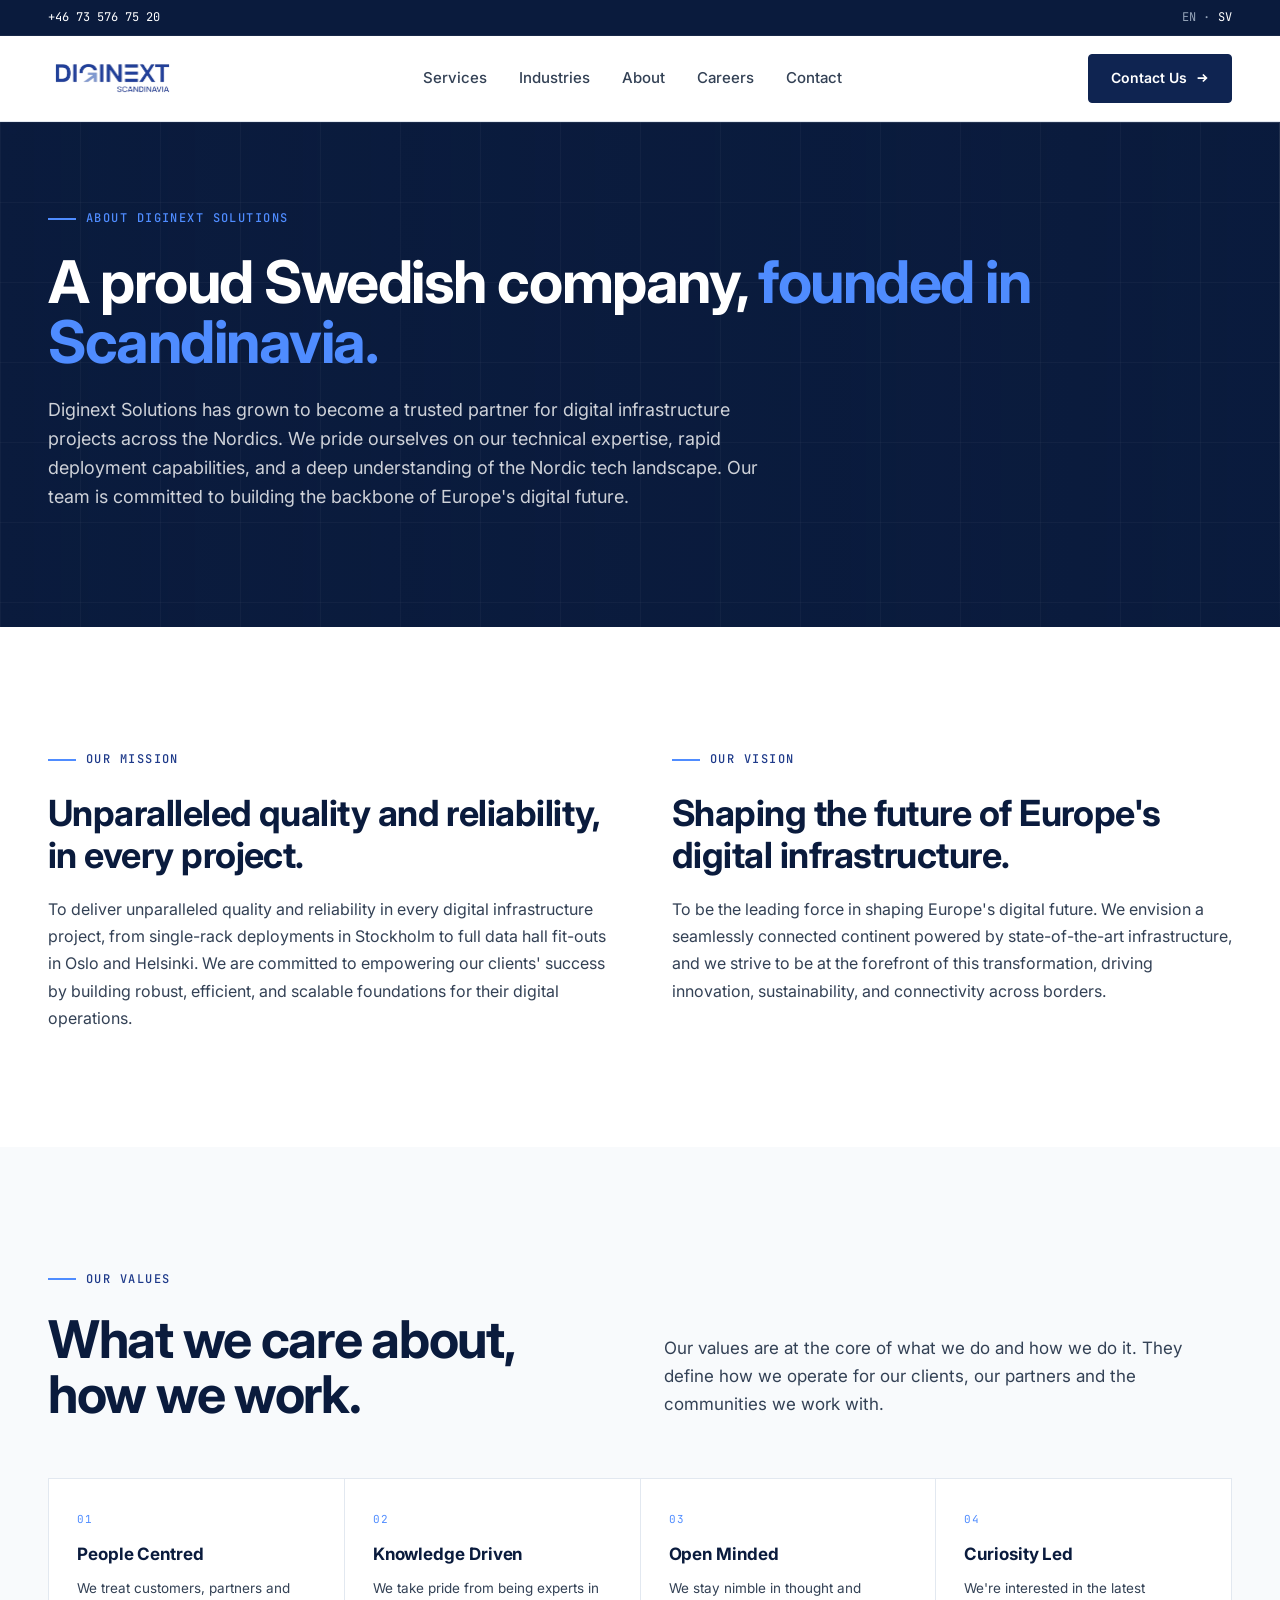
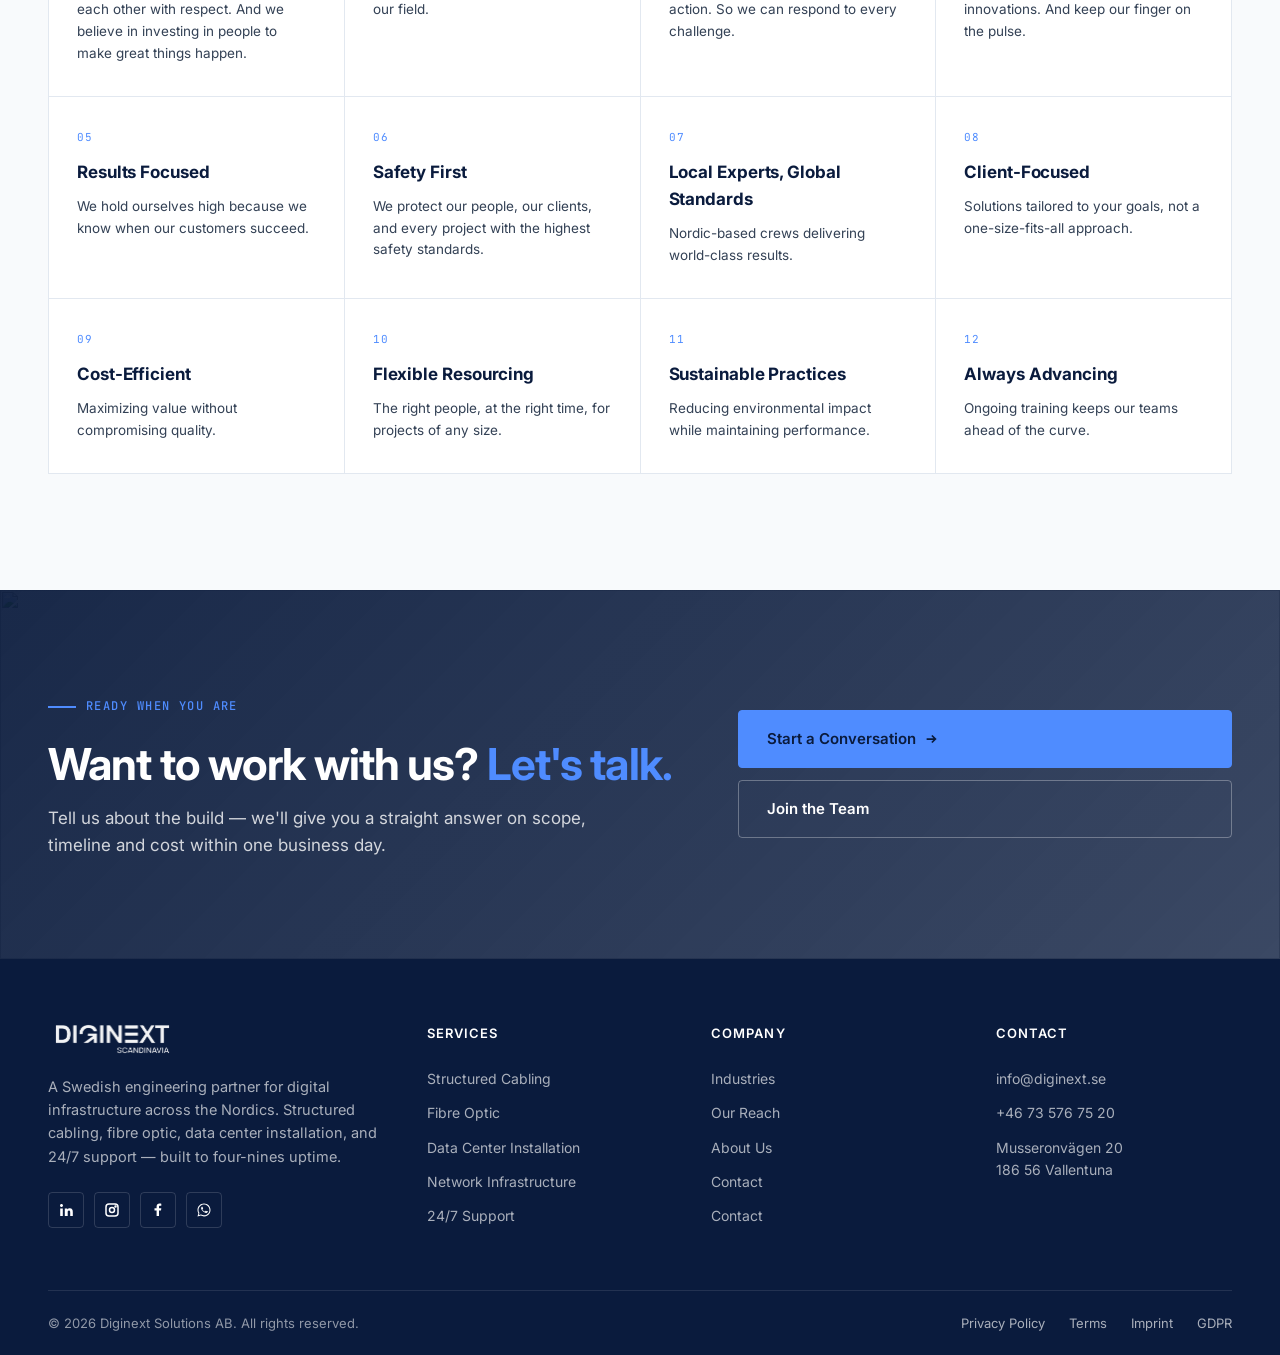
==== about.html @ 23f3de18 "Initial commit — Diginext Scandinavia static site Six pages (index, about, services, industries, car" ====
<!doctype html>
<html lang="en">
<head>
<meta charset="utf-8" />
<meta name="viewport" content="width=device-width, initial-scale=1" />
<title>About — Diginext Scandinavia</title>
<meta name="description" content="A Swedish engineering partner building, maintaining and optimising digital infrastructure across the Nordics and Europe. Structured cabling, data center installation, fibre optic, 24/7 support." />

<link rel="preconnect" href="https://fonts.googleapis.com">
<link rel="preconnect" href="https://fonts.gstatic.com" crossorigin>
<link href="https://fonts.googleapis.com/css2?family=Inter:wght@400;500;600;700;800&family=JetBrains+Mono:wght@400;500&display=swap" rel="stylesheet">

<style>
/* =============================================================
   DIGINEXT SCANDINAVIA — Industrial B2B
   Deep navy + cyan accent. Photo-led. Sans-serif only.
   ============================================================= */

:root {
  --navy-900: #0A1B3D;       /* darkest navy — footers, dark bands */
  --navy-800: #0F2451;       /* primary navy — headlines */
  --navy-700: #1E3A8A;       /* brand blue */
  --navy-600: #2B4BA0;       /* hover/secondary */
  --cyan:     #4F8CFF;       /* electric cyan accent */
  --cyan-600: #3B6EDB;       /* cyan hover */
  --ink:      #0F172A;       /* body text on light */
  --ink-2:    #334155;       /* secondary text */
  --gray:     #64748B;       /* muted */
  --gray-2:   #94A3B8;       /* faint */
  --rule:     #E2E8F0;       /* hairline */
  --rule-2:   #CBD5E1;       /* stronger hairline */
  --bg:       #FFFFFF;       /* page bg */
  --bg-alt:   #F8FAFC;       /* alt bg for alternating bands */
  --bg-navy-alt: rgba(255,255,255,0.08);

  --sans: "Inter", -apple-system, BlinkMacSystemFont, "Segoe UI", Roboto, sans-serif;
  --mono: "JetBrains Mono", ui-monospace, "SF Mono", Consolas, monospace;

  --container: 1280px;
  --gutter: clamp(20px, 4vw, 48px);

  --ease: cubic-bezier(0.2, 0.7, 0.2, 1);

  --shadow-sm: 0 1px 2px rgba(10, 27, 61, 0.04), 0 2px 8px rgba(10, 27, 61, 0.04);
  --shadow-md: 0 4px 12px rgba(10, 27, 61, 0.06), 0 16px 40px -12px rgba(10, 27, 61, 0.10);
}

* { box-sizing: border-box; }
html { scroll-behavior: smooth; }

body {
  margin: 0;
  font-family: var(--sans);
  font-weight: 400;
  color: var(--ink);
  background: var(--bg);
  -webkit-font-smoothing: antialiased;
  text-rendering: optimizeLegibility;
  line-height: 1.6;
  font-size: 16px;
  overflow-x: clip;
}

/* Subtle cross-page transition */
@view-transition { navigation: auto; }
@keyframes page-enter {
  from { opacity: 0; transform: translateY(10px); }
  to   { opacity: 1; transform: translateY(0); }
}
body > *:not(.topbar):not(header):not(script) { animation: page-enter 0.45s cubic-bezier(0.2, 0.7, 0.2, 1) both; }
.topbar { view-transition-name: topbar; }
.nav { view-transition-name: site-nav; }
@media (prefers-reduced-motion: reduce) { body > * { animation: none; } }

a { color: inherit; text-decoration: none; }
img { display: block; max-width: 100%; }
button { font: inherit; cursor: pointer; }
ul, ol { margin: 0; padding: 0; list-style: none; }

::selection { background: var(--cyan); color: var(--navy-900); }

.mono { font-family: var(--mono); letter-spacing: -0.01em; }

/* =============================================================
   TOPBAR (small utility line)
   ============================================================= */
.topbar {
  background: var(--navy-900);
  color: var(--gray-2);
  font-size: 12px;
  font-family: var(--mono);
  padding: 8px 0;
  border-bottom: 1px solid rgba(255,255,255,0.06);
}
.topbar__inner {
  max-width: var(--container);
  margin: 0 auto;
  padding: 0 var(--gutter);
  display: flex;
  justify-content: space-between;
  gap: 24px;
  flex-wrap: wrap;
}
.topbar__item {
  display: inline-flex;
  align-items: center;
  gap: 8px;
}
.topbar a { color: #fff; }
.topbar a:hover { color: var(--cyan); }
.status-dot {
  width: 8px; height: 8px; border-radius: 50%;
  background: #22C55E;
  box-shadow: 0 0 0 0 rgba(34, 197, 94, 0.6);
  animation: pulse 2.2s var(--ease) infinite;
}
@keyframes pulse {
  0%   { box-shadow: 0 0 0 0 rgba(34, 197, 94, 0.55); }
  70%  { box-shadow: 0 0 0 8px rgba(34, 197, 94, 0); }
  100% { box-shadow: 0 0 0 0 rgba(34, 197, 94, 0); }
}

/* =============================================================
   NAV
   ============================================================= */
.nav {
  position: sticky;
  top: 0;
  z-index: 50;
  background: rgba(255,255,255,0.92);
  backdrop-filter: blur(12px);
  -webkit-backdrop-filter: blur(12px);
  border-bottom: 1px solid var(--rule);
}
.nav__inner {
  max-width: var(--container);
  margin: 0 auto;
  padding: 18px var(--gutter);
  display: grid;
  grid-template-columns: auto 1fr auto;
  gap: 40px;
  align-items: center;
}

.logo {
  display: inline-flex;
  align-items: center;
  gap: 10px;
  color: var(--navy-900);
  font-weight: 700;
  letter-spacing: 0.02em;
  font-size: 18px;
}
.logo__mark {
  width: 32px; height: 32px;
  border-radius: 4px;
  background: var(--navy-800);
  color: #fff;
  display: inline-flex;
  align-items: center;
  justify-content: center;
  position: relative;
}
.logo__mark::after {
  content: "";
  position: absolute;
  top: 6px; right: 6px;
  width: 6px; height: 6px;
  border-radius: 50%;
  background: var(--cyan);
}

.nav__links {
  display: flex;
  justify-content: center;
  gap: 32px;
  font-size: 15px;
  font-weight: 500;
  color: var(--ink-2);
}
.nav__links a {
  position: relative;
  padding: 6px 0;
  transition: color 0.2s var(--ease);
}
.nav__links a:hover { color: var(--navy-800); }
.nav__links a::after {
  content: "";
  position: absolute;
  left: 0; right: 100%; bottom: -2px;
  height: 2px;
  background: var(--cyan);
  transition: right 0.3s var(--ease);
}
.nav__links a:hover::after { right: 0; }

.nav__cta-group { display: inline-flex; gap: 12px; align-items: center; }

/* =============================================================
   BUTTONS
   ============================================================= */
.btn {
  display: inline-flex;
  align-items: center;
  gap: 8px;
  padding: 12px 22px;
  border-radius: 4px;
  font-size: 14px;
  font-weight: 600;
  transition: all 0.25s var(--ease);
  border: 1px solid transparent;
  cursor: pointer;
  letter-spacing: 0;
  white-space: nowrap;
}
.btn svg { transition: transform 0.25s var(--ease); flex-shrink: 0; }

.btn--primary {
  background: var(--navy-800);
  color: #fff;
  border-color: var(--navy-800);
}
.btn--primary:hover {
  background: var(--navy-900);
  border-color: var(--navy-900);
  transform: translateY(-1px);
  box-shadow: var(--shadow-md);
}
.btn--primary:hover svg { transform: translateX(3px); }

.btn--accent {
  background: var(--cyan);
  color: var(--navy-900);
  border-color: var(--cyan);
}
.btn--accent:hover {
  background: var(--cyan-600);
  border-color: var(--cyan-600);
  transform: translateY(-1px);
}
.btn--accent:hover svg { transform: translateX(3px); }

.btn--ghost {
  background: transparent;
  color: var(--navy-800);
  border-color: var(--rule-2);
}
.btn--ghost:hover {
  border-color: var(--navy-800);
  background: var(--bg-alt);
}

.btn--ghost-light {
  background: transparent;
  color: #fff;
  border-color: rgba(255,255,255,0.3);
}
.btn--ghost-light:hover {
  background: rgba(255,255,255,0.1);
  border-color: #fff;
}

.btn--lg { padding: 16px 28px; font-size: 15px; }

/* =============================================================
   HERO
   ============================================================= */
.hero {
  position: relative;
  min-height: 720px;
  background: var(--navy-900);
  overflow: hidden;
  color: #fff;
  isolation: isolate;
}

.hero__bg {
  position: absolute;
  inset: 0;
  z-index: 0;
}
.hero__bg img {
  width: 100%;
  height: 100%;
  object-fit: cover;
  opacity: 0.38;
  filter: saturate(0.7) contrast(1.05);
}
.hero__bg::after {
  content: "";
  position: absolute;
  inset: 0;
  background:
    linear-gradient(90deg, var(--navy-900) 0%, rgba(10, 27, 61, 0.85) 40%, rgba(10, 27, 61, 0.65) 100%),
    linear-gradient(180deg, transparent 60%, var(--navy-900) 100%);
}

.hero__grid-overlay {
  position: absolute;
  inset: 0;
  z-index: 1;
  background-image:
    linear-gradient(rgba(255,255,255,0.03) 1px, transparent 1px),
    linear-gradient(90deg, rgba(255,255,255,0.03) 1px, transparent 1px);
  background-size: 80px 80px;
  pointer-events: none;
}

.hero__inner {
  position: relative;
  z-index: 2;
  max-width: var(--container);
  margin: 0 auto;
  padding: clamp(60px, 10vw, 120px) var(--gutter) clamp(80px, 12vw, 140px);
  display: grid;
  grid-template-columns: 1.3fr 1fr;
  gap: 64px;
  align-items: center;
}

.eyebrow {
  display: inline-flex;
  align-items: center;
  gap: 10px;
  font-family: var(--mono);
  font-size: 12px;
  font-weight: 500;
  letter-spacing: 0.12em;
  text-transform: uppercase;
  color: var(--cyan);
  margin-bottom: 24px;
}
.eyebrow::before {
  content: "";
  width: 28px;
  height: 2px;
  background: var(--cyan);
}

.hero__title {
  font-size: clamp(40px, 5.4vw, 72px);
  font-weight: 700;
  line-height: 1.02;
  letter-spacing: -0.025em;
  margin: 0 0 24px;
  color: #fff;
}
.hero__title span {
  color: var(--cyan);
}

.hero__desc {
  font-size: 18px;
  line-height: 1.6;
  color: rgba(255,255,255,0.8);
  max-width: 58ch;
  margin: 0 0 36px;
}

.hero__actions {
  display: flex;
  gap: 12px;
  flex-wrap: wrap;
  margin-bottom: 48px;
}

.hero__specs {
  display: grid;
  grid-template-columns: repeat(3, 1fr);
  gap: 24px;
  padding-top: 28px;
  border-top: 1px solid rgba(255,255,255,0.15);
  max-width: 560px;
}
.hero__spec {
  display: flex;
  flex-direction: column;
  gap: 6px;
}
.hero__spec-num {
  font-size: 28px;
  font-weight: 700;
  color: #fff;
  letter-spacing: -0.02em;
  line-height: 1;
}
.hero__spec-num em {
  color: var(--cyan);
  font-style: normal;
}
.hero__spec-label {
  font-family: var(--mono);
  font-size: 11px;
  color: rgba(255,255,255,0.6);
  text-transform: uppercase;
  letter-spacing: 0.08em;
}

/* Hero right — technical callout card */
.hero__card {
  background: rgba(15, 36, 81, 0.5);
  border: 1px solid rgba(79, 140, 255, 0.3);
  border-radius: 6px;
  padding: 28px;
  backdrop-filter: blur(8px);
  -webkit-backdrop-filter: blur(8px);
  position: relative;
}
.hero__card::before {
  content: "";
  position: absolute;
  top: -1px; left: -1px;
  width: 40px; height: 40px;
  border-top: 2px solid var(--cyan);
  border-left: 2px solid var(--cyan);
  border-top-left-radius: 6px;
}
.hero__card::after {
  content: "";
  position: absolute;
  bottom: -1px; right: -1px;
  width: 40px; height: 40px;
  border-bottom: 2px solid var(--cyan);
  border-right: 2px solid var(--cyan);
  border-bottom-right-radius: 6px;
}

.hero__card-header {
  display: flex;
  justify-content: space-between;
  align-items: center;
  padding-bottom: 16px;
  margin-bottom: 16px;
  border-bottom: 1px solid rgba(255,255,255,0.1);
  font-family: var(--mono);
  font-size: 11px;
  color: var(--gray-2);
  text-transform: uppercase;
  letter-spacing: 0.08em;
}
.hero__card-header .status {
  display: inline-flex;
  align-items: center;
  gap: 6px;
  color: #22C55E;
}

.hero__card-rows { display: flex; flex-direction: column; gap: 10px; }
.hero__card-row {
  display: flex;
  justify-content: space-between;
  align-items: center;
  padding: 10px 14px;
  background: rgba(0,0,0,0.2);
  border-radius: 3px;
  border: 1px solid rgba(255,255,255,0.05);
}
.hero__card-row-label {
  font-family: var(--mono);
  font-size: 12px;
  color: rgba(255,255,255,0.7);
}
.hero__card-row-value {
  font-family: var(--mono);
  font-size: 12px;
  color: var(--cyan);
  font-weight: 500;
}
.hero__card-ports {
  display: grid;
  grid-template-columns: repeat(12, 1fr);
  gap: 3px;
  margin-top: 12px;
  padding: 10px;
  background: rgba(0,0,0,0.3);
  border-radius: 3px;
}
.port-led {
  aspect-ratio: 1;
  background: rgba(255,255,255,0.08);
  border-radius: 1px;
}
.port-led--on {
  background: var(--cyan);
  box-shadow: 0 0 4px var(--cyan);
  animation: led-blink 3s infinite;
}
@keyframes led-blink {
  0%, 100% { opacity: 1; }
  55% { opacity: 0.4; }
}

@media (max-width: 960px) {
  .hero__inner { grid-template-columns: 1fr; gap: 40px; }
  .hero__card { max-width: 480px; }
}

/* =============================================================
   ACCREDITATION STRIP
   ============================================================= */
.accred {
  background: var(--bg-alt);
  border-bottom: 1px solid var(--rule);
  padding: 32px 0;
}
.accred__inner {
  max-width: var(--container);
  margin: 0 auto;
  padding: 0 var(--gutter);
  display: grid;
  grid-template-columns: auto 1fr;
  gap: 48px;
  align-items: center;
}
.accred__label {
  font-family: var(--mono);
  font-size: 11px;
  color: var(--gray);
  text-transform: uppercase;
  letter-spacing: 0.1em;
  border-left: 2px solid var(--cyan);
  padding-left: 12px;
  line-height: 1.4;
}
.accred__items {
  display: flex;
  flex-wrap: wrap;
  gap: 12px 32px;
  align-items: center;
  font-size: 14px;
  font-weight: 500;
  color: var(--ink-2);
}
.accred__item {
  display: inline-flex;
  align-items: center;
  gap: 8px;
}
.accred__item svg {
  color: var(--navy-700);
  flex-shrink: 0;
}

@media (max-width: 720px) {
  .accred__inner { grid-template-columns: 1fr; gap: 16px; }
}

/* =============================================================
   SECTION — generic wrapper
   ============================================================= */
.section {
  padding: clamp(60px, 9vw, 120px) 0;
}
.section--alt { background: var(--bg-alt); }
.section--dark {
  background: var(--navy-900);
  color: #fff;
}

.section__inner {
  max-width: var(--container);
  margin: 0 auto;
  padding: 0 var(--gutter);
}

.section__head {
  display: grid;
  grid-template-columns: 1fr 1fr;
  gap: 48px;
  margin-bottom: 56px;
  align-items: end;
}
.section__head-left { }
.section__head-right { padding-bottom: 4px; }

.section__title {
  font-size: clamp(32px, 4.2vw, 52px);
  font-weight: 700;
  line-height: 1.05;
  letter-spacing: -0.025em;
  margin: 0;
  color: var(--navy-900);
}
.section--dark .section__title { color: #fff; }

.section__desc {
  font-size: 17px;
  color: var(--ink-2);
  line-height: 1.65;
  margin: 0;
  max-width: 56ch;
}
.section--dark .section__desc { color: rgba(255,255,255,0.75); }

@media (max-width: 860px) {
  .section__head { grid-template-columns: 1fr; gap: 16px; }
}

/* =============================================================
   SERVICES — photo cards grid
   ============================================================= */
.services-grid {
  display: grid;
  grid-template-columns: repeat(3, 1fr);
  gap: 24px;
}

.service-card {
  background: #fff;
  border: 1px solid var(--rule);
  border-radius: 6px;
  overflow: hidden;
  transition: all 0.3s var(--ease);
  display: flex;
  flex-direction: column;
  cursor: pointer;
}
.service-card:hover {
  transform: translateY(-4px);
  box-shadow: var(--shadow-md);
  border-color: var(--navy-700);
}

.service-card__media {
  position: relative;
  aspect-ratio: 16 / 10;
  overflow: hidden;
  background: var(--navy-800);
}
.service-card__media img {
  width: 100%;
  height: 100%;
  object-fit: cover;
  transition: transform 0.5s var(--ease);
}
.service-card:hover .service-card__media img { transform: scale(1.05); }

.service-card__media::after {
  content: "";
  position: absolute;
  inset: 0;
  background: linear-gradient(180deg, transparent 40%, rgba(10, 27, 61, 0.6) 100%);
}

.service-card__badge {
  position: absolute;
  top: 16px;
  left: 16px;
  z-index: 2;
  font-family: var(--mono);
  font-size: 11px;
  color: #fff;
  background: rgba(10, 27, 61, 0.7);
  backdrop-filter: blur(4px);
  padding: 6px 10px;
  border-radius: 3px;
  border: 1px solid rgba(255,255,255,0.15);
  letter-spacing: 0.04em;
}

.service-card__body {
  padding: 24px 24px 28px;
  flex-grow: 1;
  display: flex;
  flex-direction: column;
}
.service-card__title {
  font-size: 20px;
  font-weight: 700;
  color: var(--navy-900);
  margin: 0 0 10px;
  line-height: 1.25;
  letter-spacing: -0.01em;
}
.service-card__desc {
  font-size: 14.5px;
  color: var(--ink-2);
  line-height: 1.6;
  margin: 0 0 20px;
  flex-grow: 1;
}
.service-card__meta {
  display: flex;
  justify-content: space-between;
  align-items: center;
  padding-top: 16px;
  border-top: 1px solid var(--rule);
  font-size: 13px;
}
.service-card__tags {
  display: flex;
  gap: 8px;
  flex-wrap: wrap;
  color: var(--gray);
  font-family: var(--mono);
  font-size: 11px;
  text-transform: uppercase;
  letter-spacing: 0.04em;
}
.service-card__arrow {
  color: var(--navy-700);
  transition: transform 0.25s var(--ease);
}
.service-card:hover .service-card__arrow { transform: translateX(4px); }

@media (max-width: 960px) { .services-grid { grid-template-columns: repeat(2, 1fr); } }
@media (max-width: 600px) { .services-grid { grid-template-columns: 1fr; } }

/* =============================================================
   STATS BAND (dark)
   ============================================================= */
.stats-band {
  background: var(--navy-900);
  position: relative;
  overflow: hidden;
  color: #fff;
}
.stats-band::before {
  content: "";
  position: absolute;
  inset: 0;
  background-image:
    linear-gradient(rgba(255,255,255,0.03) 1px, transparent 1px),
    linear-gradient(90deg, rgba(255,255,255,0.03) 1px, transparent 1px);
  background-size: 80px 80px;
  mask-image: radial-gradient(ellipse at 50% 50%, black, transparent 75%);
  pointer-events: none;
}

.stats-band__inner {
  max-width: var(--container);
  margin: 0 auto;
  padding: clamp(60px, 8vw, 100px) var(--gutter);
  position: relative;
  z-index: 1;
}
.stats-band__title {
  font-size: clamp(24px, 2.6vw, 32px);
  font-weight: 700;
  letter-spacing: -0.015em;
  margin: 0 0 48px;
  max-width: 32ch;
}
.stats-band__title span { color: var(--cyan); }

.stats-grid {
  display: grid;
  grid-template-columns: repeat(4, 1fr);
  gap: 8px;
  border-top: 1px solid rgba(255,255,255,0.12);
}
.stat-cell {
  padding: 32px 24px 0;
  border-right: 1px solid rgba(255,255,255,0.12);
  display: flex;
  flex-direction: column;
  gap: 10px;
  opacity: 0;
  transform: translateY(16px);
  transition: opacity 0.7s var(--ease), transform 0.7s var(--ease);
}
.stat-cell:last-child { border-right: none; }
.stat-cell.in { opacity: 1; transform: none; }
.stat-cell:nth-child(1) { transition-delay: 0.05s; }
.stat-cell:nth-child(2) { transition-delay: 0.15s; }
.stat-cell:nth-child(3) { transition-delay: 0.25s; }
.stat-cell:nth-child(4) { transition-delay: 0.35s; }

.stat-cell__label {
  font-family: var(--mono);
  font-size: 11px;
  color: var(--cyan);
  text-transform: uppercase;
  letter-spacing: 0.1em;
}
.stat-cell__num {
  font-size: clamp(48px, 5.5vw, 72px);
  font-weight: 700;
  line-height: 1;
  letter-spacing: -0.03em;
  color: #fff;
}
.stat-cell__num em {
  color: var(--cyan);
  font-style: normal;
  font-weight: 500;
  font-size: 0.55em;
  vertical-align: 0.15em;
  margin-left: 2px;
}
.stat-cell__note {
  font-size: 14px;
  color: rgba(255,255,255,0.65);
  line-height: 1.5;
  max-width: 26ch;
}

@media (max-width: 860px) { .stats-grid { grid-template-columns: repeat(2, 1fr); } .stat-cell:nth-child(2) { border-right: none; } }
@media (max-width: 480px) { .stats-grid { grid-template-columns: 1fr; } .stat-cell { border-right: none; border-bottom: 1px solid rgba(255,255,255,0.12); padding-bottom: 24px; } }

/* =============================================================
   INDUSTRIES — photo tile grid
   ============================================================= */
.industries-grid {
  display: grid;
  grid-template-columns: repeat(3, 1fr);
  gap: 16px;
}

.industry-tile {
  position: relative;
  aspect-ratio: 4 / 5;
  overflow: hidden;
  border-radius: 6px;
  cursor: pointer;
  isolation: isolate;
}
.industry-tile__img {
  position: absolute;
  inset: 0;
}
.industry-tile__img img {
  width: 100%;
  height: 100%;
  object-fit: cover;
  transition: transform 0.6s var(--ease);
}
.industry-tile:hover .industry-tile__img img { transform: scale(1.06); }
.industry-tile__img::after {
  content: "";
  position: absolute;
  inset: 0;
  background: linear-gradient(180deg, rgba(10, 27, 61, 0.2) 0%, rgba(10, 27, 61, 0.4) 50%, rgba(10, 27, 61, 0.92) 100%);
  transition: background 0.3s var(--ease);
}
.industry-tile:hover .industry-tile__img::after {
  background: linear-gradient(180deg, rgba(10, 27, 61, 0.4) 0%, rgba(10, 27, 61, 0.6) 50%, rgba(10, 27, 61, 0.96) 100%);
}

.industry-tile__body {
  position: absolute;
  inset: 0;
  z-index: 2;
  padding: 28px;
  display: flex;
  flex-direction: column;
  justify-content: space-between;
  color: #fff;
}
.industry-tile__num {
  font-family: var(--mono);
  font-size: 12px;
  color: var(--cyan);
  letter-spacing: 0.08em;
}
.industry-tile__title {
  font-size: 24px;
  font-weight: 700;
  letter-spacing: -0.01em;
  line-height: 1.15;
  margin: 0 0 8px;
}
.industry-tile__desc {
  font-size: 14px;
  color: rgba(255,255,255,0.85);
  line-height: 1.5;
  margin: 0 0 16px;
  max-width: 36ch;
}
.industry-tile__cta {
  font-family: var(--mono);
  font-size: 11px;
  color: var(--cyan);
  text-transform: uppercase;
  letter-spacing: 0.08em;
  display: inline-flex;
  align-items: center;
  gap: 6px;
  transition: gap 0.25s var(--ease);
}
.industry-tile:hover .industry-tile__cta { gap: 10px; }

@media (max-width: 900px) { .industries-grid { grid-template-columns: repeat(2, 1fr); } }
@media (max-width: 540px) { .industries-grid { grid-template-columns: 1fr; } }

/* =============================================================
   REACH — map + city list
   ============================================================= */
.reach-split {
  display: grid;
  grid-template-columns: 1.2fr 1fr;
  gap: 64px;
  align-items: start;
}

.reach-table { border-top: 2px solid var(--navy-900); }
.reach-row {
  display: grid;
  grid-template-columns: 40px 1fr 50px 1.2fr 1fr;
  gap: 20px;
  padding: 18px 0;
  border-bottom: 1px solid var(--rule);
  align-items: center;
  transition: background 0.25s var(--ease), padding 0.25s var(--ease);
}
.reach-row:hover {
  background: var(--bg-alt);
  padding-left: 10px;
  padding-right: 10px;
  margin-left: -10px;
  margin-right: -10px;
}
.reach-row--head {
  font-family: var(--mono);
  font-size: 11px;
  color: var(--gray);
  text-transform: uppercase;
  letter-spacing: 0.1em;
  padding: 10px 0;
}
.reach-row--head:hover {
  background: none;
  padding: 10px 0;
  margin: 0;
}
.reach-row__num {
  font-family: var(--mono);
  font-size: 12px;
  color: var(--gray);
}
.reach-row__city {
  font-size: 17px;
  font-weight: 600;
  color: var(--navy-900);
}
.reach-row__country {
  font-family: var(--mono);
  font-size: 12px;
  color: var(--ink-2);
  font-weight: 500;
}
.reach-row__coord {
  font-family: var(--mono);
  font-size: 12px;
  color: var(--gray);
}
.reach-row__status {
  display: inline-flex;
  align-items: center;
  gap: 8px;
  font-size: 13px;
  color: var(--ink-2);
}
.status-pill {
  display: inline-block;
  width: 8px; height: 8px;
  border-radius: 50%;
  background: var(--gray-2);
}
.status-pill--live { background: #22C55E; }
.status-pill--active { background: var(--cyan); }

.reach-map {
  background: var(--bg-alt);
  border: 1px solid var(--rule);
  border-radius: 6px;
  padding: 28px;
  position: sticky;
  top: 100px;
}
.reach-map__head {
  display: flex;
  justify-content: space-between;
  align-items: center;
  margin-bottom: 16px;
  font-family: var(--mono);
  font-size: 11px;
  color: var(--gray);
  text-transform: uppercase;
  letter-spacing: 0.08em;
}
.reach-map svg { width: 100%; height: auto; color: var(--navy-900); }

.reach-map__legend {
  margin-top: 20px;
  padding-top: 20px;
  border-top: 1px solid var(--rule);
  display: flex;
  flex-direction: column;
  gap: 8px;
  font-size: 13px;
  color: var(--ink-2);
}
.reach-map__legend-item {
  display: inline-flex;
  align-items: center;
  gap: 10px;
}

@media (max-width: 960px) {
  .reach-split { grid-template-columns: 1fr; }
  .reach-map { position: static; }
  .reach-row { grid-template-columns: 32px 1fr 40px 1fr; }
  .reach-row > :nth-child(4) { display: none; }
  .reach-row--head > :nth-child(4) { display: none; }
}

/* =============================================================
   CTA BAND
   ============================================================= */
.cta-band {
  position: relative;
  overflow: hidden;
  color: #fff;
  isolation: isolate;
}
.cta-band__bg {
  position: absolute;
  inset: 0;
  z-index: 0;
}
.cta-band__bg img {
  width: 100%;
  height: 100%;
  object-fit: cover;
}
.cta-band__bg::after {
  content: "";
  position: absolute;
  inset: 0;
  background:
    linear-gradient(135deg, rgba(10, 27, 61, 0.94) 0%, rgba(10, 27, 61, 0.8) 100%);
}
.cta-band__inner {
  position: relative;
  z-index: 1;
  max-width: var(--container);
  margin: 0 auto;
  padding: clamp(60px, 8vw, 100px) var(--gutter);
  display: grid;
  grid-template-columns: 1.3fr 1fr;
  gap: 48px;
  align-items: center;
}
.cta-band__title {
  font-size: clamp(28px, 3.6vw, 44px);
  font-weight: 700;
  line-height: 1.1;
  letter-spacing: -0.02em;
  margin: 0 0 16px;
}
.cta-band__title span { color: var(--cyan); }
.cta-band__desc {
  font-size: 17px;
  color: rgba(255,255,255,0.8);
  line-height: 1.6;
  margin: 0;
  max-width: 50ch;
}
.cta-band__actions {
  display: flex;
  flex-direction: column;
  gap: 12px;
}

@media (max-width: 860px) {
  .cta-band__inner { grid-template-columns: 1fr; }
  .cta-band__actions { flex-direction: row; flex-wrap: wrap; }
}

/* =============================================================
   CAREERS
   ============================================================= */
.careers-layout {
  display: grid;
  grid-template-columns: 1fr 1fr;
  gap: 64px;
  align-items: start;
}

.careers-intro__img {
  aspect-ratio: 4 / 5;
  border-radius: 6px;
  overflow: hidden;
  position: relative;
  background: var(--navy-800);
}
.careers-intro__img img {
  width: 100%;
  height: 100%;
  object-fit: cover;
}
.careers-intro__img::after {
  content: "";
  position: absolute;
  inset: 0;
  background: linear-gradient(180deg, transparent 60%, rgba(10, 27, 61, 0.6) 100%);
}
.careers-intro__tag {
  position: absolute;
  bottom: 20px;
  left: 20px;
  z-index: 1;
  font-family: var(--mono);
  font-size: 11px;
  color: #fff;
  text-transform: uppercase;
  letter-spacing: 0.08em;
  background: rgba(79, 140, 255, 0.9);
  padding: 6px 10px;
  border-radius: 3px;
}

.careers-list {
  border-top: 2px solid var(--navy-900);
}
.career-item {
  display: grid;
  grid-template-columns: 1fr auto;
  gap: 16px;
  padding: 22px 0;
  border-bottom: 1px solid var(--rule);
  align-items: center;
  cursor: pointer;
  transition: padding 0.25s var(--ease);
}
.career-item:hover { padding-left: 10px; }
.career-item__title {
  font-size: 18px;
  font-weight: 600;
  color: var(--navy-900);
  margin: 0 0 4px;
}
.career-item__meta {
  font-family: var(--mono);
  font-size: 12px;
  color: var(--gray);
  text-transform: uppercase;
  letter-spacing: 0.06em;
}
.career-item__arrow {
  color: var(--navy-700);
  transition: transform 0.25s var(--ease);
}
.career-item:hover .career-item__arrow { transform: translateX(4px); }

.careers-note {
  margin-top: 24px;
  padding: 20px 24px;
  background: var(--bg-alt);
  border-left: 3px solid var(--cyan);
  border-radius: 0 4px 4px 0;
  font-size: 14.5px;
  color: var(--ink-2);
  line-height: 1.5;
}
.careers-note a {
  color: var(--navy-700);
  font-weight: 600;
  border-bottom: 1px solid currentColor;
}

@media (max-width: 900px) {
  .careers-layout { grid-template-columns: 1fr; }
  .careers-intro__img { aspect-ratio: 16 / 10; max-height: 400px; }
}

/* =============================================================
   CONTACT
   ============================================================= */
.contact-layout {
  display: grid;
  grid-template-columns: 1.3fr 1fr;
  gap: 56px;
  align-items: start;
}

.form {
  display: flex;
  flex-direction: column;
  gap: 20px;
}
.form__row {
  display: grid;
  grid-template-columns: 1fr 1fr;
  gap: 20px;
}
.form__field { display: flex; flex-direction: column; gap: 8px; }
.form__label {
  font-family: var(--mono);
  font-size: 11px;
  color: var(--gray);
  text-transform: uppercase;
  letter-spacing: 0.08em;
  font-weight: 500;
}
.form input, .form select, .form textarea {
  width: 100%;
  font: inherit;
  font-family: var(--sans);
  font-size: 15px;
  color: var(--ink);
  background: #fff;
  border: 1px solid var(--rule-2);
  padding: 12px 14px;
  border-radius: 4px;
  transition: border-color 0.2s var(--ease), box-shadow 0.2s var(--ease);
  outline: none;
}
.form textarea {
  resize: vertical;
  min-height: 120px;
  font-family: var(--sans);
}
.form input:focus, .form select:focus, .form textarea:focus {
  border-color: var(--navy-700);
  box-shadow: 0 0 0 3px rgba(43, 75, 160, 0.12);
}
.form__actions {
  display: flex;
  align-items: center;
  gap: 16px;
  margin-top: 8px;
  flex-wrap: wrap;
}
.form__sent {
  color: #16a34a;
  font-size: 13px;
  font-family: var(--mono);
}

.contact-info {
  display: flex;
  flex-direction: column;
  gap: 20px;
}
.contact-card {
  padding: 24px;
  background: var(--bg-alt);
  border: 1px solid var(--rule);
  border-radius: 6px;
}
.contact-card__label {
  font-family: var(--mono);
  font-size: 11px;
  color: var(--cyan);
  text-transform: uppercase;
  letter-spacing: 0.1em;
  margin-bottom: 12px;
  font-weight: 500;
}
.contact-card__name {
  font-size: 18px;
  font-weight: 700;
  color: var(--navy-900);
  margin: 0 0 8px;
}
.contact-card__body {
  font-size: 14.5px;
  color: var(--ink-2);
  line-height: 1.6;
  margin: 0 0 14px;
}
.contact-card__link {
  display: inline-flex;
  align-items: center;
  gap: 6px;
  color: var(--navy-700);
  font-size: 14px;
  font-weight: 500;
  border-bottom: 1px solid var(--rule-2);
  padding-bottom: 2px;
  margin-right: 16px;
  transition: border-color 0.2s var(--ease), color 0.2s var(--ease);
}
.contact-card__link:hover {
  color: var(--cyan-600);
  border-bottom-color: var(--cyan);
}

@media (max-width: 900px) {
  .contact-layout { grid-template-columns: 1fr; }
  .form__row { grid-template-columns: 1fr; }
}

/* =============================================================
   FOOTER
   ============================================================= */
.foot {
  background: var(--navy-900);
  color: rgba(255,255,255,0.75);
  padding: 64px 0 0;
  position: relative;
}
.foot__inner {
  max-width: var(--container);
  margin: 0 auto;
  padding: 0 var(--gutter);
}

.foot__top {
  display: grid;
  grid-template-columns: 1.4fr 1fr 1fr 1fr;
  gap: 48px;
  padding-bottom: 56px;
}
.foot__brand-block { max-width: 340px; }
.foot__brand {
  display: inline-flex;
  align-items: center;
  gap: 10px;
  margin-bottom: 20px;
  color: #fff;
  font-weight: 700;
  font-size: 18px;
  letter-spacing: 0.02em;
}
.foot__brand .logo__mark {
  background: #fff;
  color: var(--navy-900);
}
.foot__brand .logo__mark::after { background: var(--cyan); }
.foot__about {
  font-size: 14.5px;
  line-height: 1.6;
  margin: 0 0 24px;
  color: rgba(255,255,255,0.65);
}
.foot__social {
  display: flex;
  gap: 10px;
}
.foot__social a {
  width: 36px; height: 36px;
  border-radius: 4px;
  border: 1px solid rgba(255,255,255,0.15);
  display: inline-flex;
  align-items: center;
  justify-content: center;
  color: #fff;
  transition: all 0.2s var(--ease);
}
.foot__social a:hover {
  background: var(--cyan);
  border-color: var(--cyan);
  color: var(--navy-900);
  transform: translateY(-2px);
}

.foot__col h4 {
  color: #fff;
  font-size: 13px;
  font-weight: 600;
  text-transform: uppercase;
  letter-spacing: 0.08em;
  margin: 0 0 18px;
}
.foot__col a {
  display: block;
  padding: 6px 0;
  font-size: 14px;
  color: rgba(255,255,255,0.65);
  transition: color 0.2s var(--ease);
}
.foot__col a:hover { color: var(--cyan); }

.foot__bottom {
  border-top: 1px solid rgba(255,255,255,0.1);
  padding: 22px 0;
  display: flex;
  justify-content: space-between;
  flex-wrap: wrap;
  gap: 16px;
  font-size: 13px;
  color: rgba(255,255,255,0.55);
}
.foot__bottom-links { display: inline-flex; gap: 24px; }
.foot__bottom-links a { color: rgba(255,255,255,0.65); }
.foot__bottom-links a:hover { color: var(--cyan); }

@media (max-width: 900px) {
  .foot__top { grid-template-columns: 1fr 1fr; }
  .foot__brand-block { grid-column: 1 / -1; }
}
@media (max-width: 560px) {
  .foot__top { grid-template-columns: 1fr; }
}

/* =============================================================
   RESPONSIVE / MISC
   ============================================================= */
@media (max-width: 900px) {
  .nav__links { display: none; }
  .nav__inner { grid-template-columns: auto auto; justify-content: space-between; }
}

@media (prefers-reduced-motion: reduce) {
  * { animation-duration: 0.01ms !important; transition-duration: 0.01ms !important; }
}

/* scroll reveal helper (only for stats band) */
.stat-cell { will-change: opacity, transform; }

/* =============================================================
   NEW REACH (map-only with animated markers) — dark section
   ============================================================= */
.reach-live {
  position: relative;
  background: rgba(255,255,255,0.02);
  border: 1px solid rgba(255,255,255,0.08);
  border-radius: 8px;
  padding: 32px;
  max-width: 900px;
  margin: 0 auto;
}
.reach-live__svg {
  width: 100%;
  height: auto;
  display: block;
}
.reach-live__caption {
  margin-top: 20px;
  padding-top: 20px;
  border-top: 1px solid rgba(255,255,255,0.08);
  text-align: center;
}

.reach-marker {
  pointer-events: none;
}
.reach-ring {
  transform-origin: center;
  transform-box: fill-box;
  animation: reach-pulse 3s ease-out infinite;
  animation-delay: var(--delay, 0s);
}
.reach-dot {
  transform-origin: center;
  transform-box: fill-box;
  animation: reach-bob 4s ease-in-out infinite;
  animation-delay: var(--delay, 0s);
}
@keyframes reach-pulse {
  0%   { transform: scale(0.4); opacity: 0.9; }
  80%  { transform: scale(1.8); opacity: 0; }
  100% { transform: scale(1.8); opacity: 0; }
}
@keyframes reach-bob {
  0%, 100% { transform: translateY(0); }
  50%      { transform: translateY(-2px); }
}


/* Real logo integration */
.logo-img {
  height: 32px;
  width: auto;
  display: block;
}
.foot__brand .logo-img {
  height: 32px;
  filter: brightness(0) invert(1);
  opacity: 0.95;
}

/* Real Europe map — home country highlighting */
.reach-map-landmass #c-sweden,
.reach-map-landmass #c-norway,
.reach-map-landmass #c-finland {
  fill: rgba(79, 140, 255, 0.22);
  stroke: rgba(79, 140, 255, 0.7);
  stroke-width: 0.7;
}
.reach-map-landmass #c-denmark,
.reach-map-landmass #c-poland,
.reach-map-landmass #c-estonia {
  fill: rgba(30, 58, 138, 0.55);
}

</style>
</head>
<body>

<!-- ========= TOPBAR ========= -->
<div class="topbar">
  <div class="topbar__inner">
    <span class="topbar__item"><a href="tel:+46735767520">+46 73 576 75 20</a></span>
    <span class="topbar__item">EN · <a href="#">SV</a></span>
  </div>
</div>

<!-- ========= NAV ========= -->
<header class="nav">
  <div class="nav__inner">
    <a href="index.html" class="logo" aria-label="Diginext Scandinavia">
      <img src="[data-uri]" alt="Diginext Scandinavia" class="logo-img" />
    </a>

    <nav class="nav__links" aria-label="Primary">
      <a href="services.html">Services</a>
      <a href="industries.html">Industries</a>
      <a href="about.html" aria-current="page">About</a>
      <a href="careers.html">Careers</a>
      <a href="contact.html">Contact</a>
    </nav>

    <div class="nav__cta-group">
      <a href="contact.html" class="btn btn--primary">
        Contact Us
        <svg viewBox="0 0 16 16" width="14" height="14" fill="none" stroke="currentColor" stroke-width="2"><path d="M3 8h10M9 4l4 4-4 4"/></svg>
      </a>
    </div>
  </div>
</header>


<!-- PAGE HERO -->
<section class="hero" style="min-height: 480px;">
  <div class="hero__bg">
    <img src="https://images.unsplash.com/photo-1573164713619-24c711fe7878?w=2000&q=80&auto=format&fit=crop" alt="" loading="eager" />
  </div>
  <div class="hero__grid-overlay"></div>
  <div class="hero__inner" style="grid-template-columns: 1fr; padding-top: 80px; padding-bottom: 80px;">
    <div>
      <span class="eyebrow">About Diginext Solutions</span>
      <h1 class="hero__title" style="font-size: clamp(36px, 4.6vw, 60px);">
        A proud Swedish company, <span>founded in Scandinavia.</span>
      </h1>
      <p class="hero__desc" style="max-width: 68ch;">
        Diginext Solutions has grown to become a trusted partner for digital infrastructure projects across the Nordics. We pride ourselves on our technical expertise, rapid deployment capabilities, and a deep understanding of the Nordic tech landscape. Our team is committed to building the backbone of Europe's digital future.
      </p>
    </div>
  </div>
</section>

<!-- MISSION + VISION -->
<section class="section">
  <div class="section__inner">
    <div style="display: grid; grid-template-columns: 1fr 1fr; gap: 64px;">

      <article>
        <span class="eyebrow" style="color: var(--navy-700);">Our Mission</span>
        <h2 style="font-size: clamp(28px, 3vw, 36px); font-weight: 700; color: var(--navy-900); letter-spacing: -0.015em; line-height: 1.15; margin: 0 0 20px;">Unparalleled quality and reliability, in every project.</h2>
        <p style="font-size: 16px; color: var(--ink-2); line-height: 1.7; margin: 0;">
          To deliver unparalleled quality and reliability in every digital infrastructure project, from single-rack deployments in Stockholm to full data hall fit-outs in Oslo and Helsinki. We are committed to empowering our clients' success by building robust, efficient, and scalable foundations for their digital operations.
        </p>
      </article>

      <article>
        <span class="eyebrow" style="color: var(--navy-700);">Our Vision</span>
        <h2 style="font-size: clamp(28px, 3vw, 36px); font-weight: 700; color: var(--navy-900); letter-spacing: -0.015em; line-height: 1.15; margin: 0 0 20px;">Shaping the future of Europe's digital infrastructure.</h2>
        <p style="font-size: 16px; color: var(--ink-2); line-height: 1.7; margin: 0;">
          To be the leading force in shaping Europe's digital future. We envision a seamlessly connected continent powered by state-of-the-art infrastructure, and we strive to be at the forefront of this transformation, driving innovation, sustainability, and connectivity across borders.
        </p>
      </article>

    </div>
  </div>
</section>

<!-- VALUES -->
<section class="section section--alt">
  <div class="section__inner">
    <div class="section__head">
      <div class="section__head-left">
        <span class="eyebrow" style="color: var(--navy-700);">Our Values</span>
        <h2 class="section__title">What we care about, how we work.</h2>
      </div>
      <div class="section__head-right">
        <p class="section__desc">
          Our values are at the core of what we do and how we do it. They define how we operate for our clients, our partners and the communities we work with.
        </p>
      </div>
    </div>

    <div style="display: grid; grid-template-columns: repeat(4, 1fr); gap: 1px; background: var(--rule); border: 1px solid var(--rule);">
      <!-- 12 values -->
      <article style="background: #fff; padding: 32px 28px;">
        <div style="font-family: var(--mono); font-size: 11px; color: var(--cyan); text-transform: uppercase; letter-spacing: 0.1em; margin-bottom: 12px;">01</div>
        <h3 style="font-size: 17px; font-weight: 700; color: var(--navy-900); margin: 0 0 10px; letter-spacing: -0.005em;">People Centred</h3>
        <p style="font-size: 13.5px; color: var(--ink-2); line-height: 1.6; margin: 0;">We treat customers, partners and each other with respect. And we believe in investing in people to make great things happen.</p>
      </article>
      <article style="background: #fff; padding: 32px 28px;">
        <div style="font-family: var(--mono); font-size: 11px; color: var(--cyan); text-transform: uppercase; letter-spacing: 0.1em; margin-bottom: 12px;">02</div>
        <h3 style="font-size: 17px; font-weight: 700; color: var(--navy-900); margin: 0 0 10px; letter-spacing: -0.005em;">Knowledge Driven</h3>
        <p style="font-size: 13.5px; color: var(--ink-2); line-height: 1.6; margin: 0;">We take pride from being experts in our field.</p>
      </article>
      <article style="background: #fff; padding: 32px 28px;">
        <div style="font-family: var(--mono); font-size: 11px; color: var(--cyan); text-transform: uppercase; letter-spacing: 0.1em; margin-bottom: 12px;">03</div>
        <h3 style="font-size: 17px; font-weight: 700; color: var(--navy-900); margin: 0 0 10px; letter-spacing: -0.005em;">Open Minded</h3>
        <p style="font-size: 13.5px; color: var(--ink-2); line-height: 1.6; margin: 0;">We stay nimble in thought and action. So we can respond to every challenge.</p>
      </article>
      <article style="background: #fff; padding: 32px 28px;">
        <div style="font-family: var(--mono); font-size: 11px; color: var(--cyan); text-transform: uppercase; letter-spacing: 0.1em; margin-bottom: 12px;">04</div>
        <h3 style="font-size: 17px; font-weight: 700; color: var(--navy-900); margin: 0 0 10px; letter-spacing: -0.005em;">Curiosity Led</h3>
        <p style="font-size: 13.5px; color: var(--ink-2); line-height: 1.6; margin: 0;">We're interested in the latest innovations. And keep our finger on the pulse.</p>
      </article>
      <article style="background: #fff; padding: 32px 28px;">
        <div style="font-family: var(--mono); font-size: 11px; color: var(--cyan); text-transform: uppercase; letter-spacing: 0.1em; margin-bottom: 12px;">05</div>
        <h3 style="font-size: 17px; font-weight: 700; color: var(--navy-900); margin: 0 0 10px; letter-spacing: -0.005em;">Results Focused</h3>
        <p style="font-size: 13.5px; color: var(--ink-2); line-height: 1.6; margin: 0;">We hold ourselves high because we know when our customers succeed.</p>
      </article>
      <article style="background: #fff; padding: 32px 28px;">
        <div style="font-family: var(--mono); font-size: 11px; color: var(--cyan); text-transform: uppercase; letter-spacing: 0.1em; margin-bottom: 12px;">06</div>
        <h3 style="font-size: 17px; font-weight: 700; color: var(--navy-900); margin: 0 0 10px; letter-spacing: -0.005em;">Safety First</h3>
        <p style="font-size: 13.5px; color: var(--ink-2); line-height: 1.6; margin: 0;">We protect our people, our clients, and every project with the highest safety standards.</p>
      </article>
      <article style="background: #fff; padding: 32px 28px;">
        <div style="font-family: var(--mono); font-size: 11px; color: var(--cyan); text-transform: uppercase; letter-spacing: 0.1em; margin-bottom: 12px;">07</div>
        <h3 style="font-size: 17px; font-weight: 700; color: var(--navy-900); margin: 0 0 10px; letter-spacing: -0.005em;">Local Experts, Global Standards</h3>
        <p style="font-size: 13.5px; color: var(--ink-2); line-height: 1.6; margin: 0;">Nordic-based crews delivering world-class results.</p>
      </article>
      <article style="background: #fff; padding: 32px 28px;">
        <div style="font-family: var(--mono); font-size: 11px; color: var(--cyan); text-transform: uppercase; letter-spacing: 0.1em; margin-bottom: 12px;">08</div>
        <h3 style="font-size: 17px; font-weight: 700; color: var(--navy-900); margin: 0 0 10px; letter-spacing: -0.005em;">Client-Focused</h3>
        <p style="font-size: 13.5px; color: var(--ink-2); line-height: 1.6; margin: 0;">Solutions tailored to your goals, not a one-size-fits-all approach.</p>
      </article>
      <article style="background: #fff; padding: 32px 28px;">
        <div style="font-family: var(--mono); font-size: 11px; color: var(--cyan); text-transform: uppercase; letter-spacing: 0.1em; margin-bottom: 12px;">09</div>
        <h3 style="font-size: 17px; font-weight: 700; color: var(--navy-900); margin: 0 0 10px; letter-spacing: -0.005em;">Cost-Efficient</h3>
        <p style="font-size: 13.5px; color: var(--ink-2); line-height: 1.6; margin: 0;">Maximizing value without compromising quality.</p>
      </article>
      <article style="background: #fff; padding: 32px 28px;">
        <div style="font-family: var(--mono); font-size: 11px; color: var(--cyan); text-transform: uppercase; letter-spacing: 0.1em; margin-bottom: 12px;">10</div>
        <h3 style="font-size: 17px; font-weight: 700; color: var(--navy-900); margin: 0 0 10px; letter-spacing: -0.005em;">Flexible Resourcing</h3>
        <p style="font-size: 13.5px; color: var(--ink-2); line-height: 1.6; margin: 0;">The right people, at the right time, for projects of any size.</p>
      </article>
      <article style="background: #fff; padding: 32px 28px;">
        <div style="font-family: var(--mono); font-size: 11px; color: var(--cyan); text-transform: uppercase; letter-spacing: 0.1em; margin-bottom: 12px;">11</div>
        <h3 style="font-size: 17px; font-weight: 700; color: var(--navy-900); margin: 0 0 10px; letter-spacing: -0.005em;">Sustainable Practices</h3>
        <p style="font-size: 13.5px; color: var(--ink-2); line-height: 1.6; margin: 0;">Reducing environmental impact while maintaining performance.</p>
      </article>
      <article style="background: #fff; padding: 32px 28px;">
        <div style="font-family: var(--mono); font-size: 11px; color: var(--cyan); text-transform: uppercase; letter-spacing: 0.1em; margin-bottom: 12px;">12</div>
        <h3 style="font-size: 17px; font-weight: 700; color: var(--navy-900); margin: 0 0 10px; letter-spacing: -0.005em;">Always Advancing</h3>
        <p style="font-size: 13.5px; color: var(--ink-2); line-height: 1.6; margin: 0;">Ongoing training keeps our teams ahead of the curve.</p>
      </article>
    </div>
  </div>
</section>

<!-- CTA BAND -->
<section class="cta-band">
  <div class="cta-band__bg">
    <img src="https://images.unsplash.com/photo-1558494949-ef010cbdcc31?w=2000&q=80&auto=format&fit=crop" alt="" loading="lazy" />
  </div>
  <div class="cta-band__inner">
    <div>
      <span class="eyebrow" style="color: var(--cyan);">Ready When You Are</span>
      <h2 class="cta-band__title">Want to work with us? <span>Let's talk.</span></h2>
      <p class="cta-band__desc">Tell us about the build — we'll give you a straight answer on scope, timeline and cost within one business day.</p>
    </div>
    <div class="cta-band__actions">
      <a href="contact.html" class="btn btn--accent btn--lg">
        Start a Conversation
        <svg viewBox="0 0 16 16" width="14" height="14" fill="none" stroke="currentColor" stroke-width="2"><path d="M3 8h10M9 4l4 4-4 4"/></svg>
      </a>
      <a href="careers.html" class="btn btn--ghost-light btn--lg">Join the Team</a>
    </div>
  </div>
</section>
<!-- ========= FOOTER ========= -->
<footer class="foot">
  <div class="foot__inner">
    <div class="foot__top">
      <div class="foot__brand-block">
        <a href="index.html" class="foot__brand">
          <img src="[data-uri]" alt="Diginext Scandinavia" class="logo-img" />
        </a>
        <p class="foot__about">
          A Swedish engineering partner for digital infrastructure across the Nordics. Structured cabling, fibre optic, data center installation, and 24/7 support — built to four-nines uptime.
        </p>
        <div class="foot__social">
          <a href="#" aria-label="LinkedIn"><svg width="16" height="16" viewBox="0 0 16 16" fill="currentColor"><path d="M3.5 5C4.3 5 5 4.3 5 3.5S4.3 2 3.5 2 2 2.7 2 3.5 2.7 5 3.5 5zM2.2 6.5h2.6V14H2.2V6.5zM6.8 6.5h2.5v1h0c.3-.6 1.2-1.2 2.4-1.2 2.6 0 3.1 1.7 3.1 3.9V14h-2.6V10.5c0-.8 0-1.9-1.2-1.9s-1.3 1-1.3 1.9V14H6.8V6.5z"/></svg></a>
          <a href="#" aria-label="Instagram"><svg width="16" height="16" viewBox="0 0 16 16" fill="none" stroke="currentColor" stroke-width="1.5"><rect x="2" y="2" width="12" height="12" rx="3"/><circle cx="8" cy="8" r="2.5"/><circle cx="11.5" cy="4.5" r="0.5" fill="currentColor"/></svg></a>
          <a href="#" aria-label="Facebook"><svg width="16" height="16" viewBox="0 0 16 16" fill="currentColor"><path d="M9 14V8.5h2l.3-2.3H9V4.9c0-.7.2-1.1 1.1-1.1h1.2V1.7C11 1.7 10.3 1.6 9.5 1.6c-1.7 0-2.9 1-2.9 3v1.7H4.5v2.3h2.1V14H9z"/></svg></a>
          <a href="#" aria-label="WhatsApp"><svg width="16" height="16" viewBox="0 0 16 16" fill="currentColor"><path d="M8 1.5C4.4 1.5 1.5 4.4 1.5 8c0 1.2.3 2.3.9 3.3L1.5 14.5l3.3-.9c1 .5 2 .8 3.2.8 3.6 0 6.5-2.9 6.5-6.5S11.6 1.5 8 1.5zm0 11.8c-1 0-2-.3-2.9-.8l-.2-.1-2.1.6.6-2-.1-.2c-.5-.9-.8-1.9-.8-2.9 0-3 2.5-5.5 5.5-5.5s5.5 2.5 5.5 5.5-2.5 5.4-5.5 5.4zm3-4c-.2-.1-1-.5-1.1-.5-.2 0-.3-.1-.4.1l-.5.7c-.1.1-.2.1-.3 0-.2-.1-.7-.3-1.3-.8-.5-.4-.8-1-.9-1.1-.1-.2 0-.3.1-.4l.3-.3c.1-.1.1-.2.2-.3 0-.1 0-.2 0-.3-.1-.1-.4-.9-.5-1.3-.1-.3-.2-.3-.3-.3h-.3c-.1 0-.3 0-.4.2-.1.2-.5.5-.5 1.3 0 .8.6 1.5.7 1.6 0 .1 1.2 1.8 2.9 2.5 1.4.6 1.6.5 1.9.5.3 0 1-.4 1.1-.8.1-.4.1-.7.1-.8-.1-.1-.2-.1-.4-.2z"/></svg></a>
        </div>
      </div>

      <div class="foot__col">
        <h4>Services</h4>
        <a href="#services">Structured Cabling</a>
        <a href="#services">Fibre Optic</a>
        <a href="#services">Data Center Installation</a>
        <a href="#services">Network Infrastructure</a>
        <a href="#services">24/7 Support</a>
      </div>

      <div class="foot__col">
        <h4>Company</h4>
        <a href="industries.html">Industries</a>
        <a href="#reach">Our Reach</a>
        <a href="#about">About Us</a>
        <a href="contact.html">Contact</a>
        <a href="contact.html">Contact</a>
      </div>

      <div class="foot__col">
        <h4>Contact</h4>
        <a href="mailto:info@diginext.se">info@diginext.se</a>
        <a href="tel:+46735767520">+46 73 576 75 20</a>
        <a href="#">Musseronvägen 20<br/>186 56 Vallentuna</a>
      </div>
    </div>

    <div class="foot__bottom">
      <span>© 2026 Diginext Solutions AB. All rights reserved.</span>
      <div class="foot__bottom-links">
        <a href="#">Privacy Policy</a>
        <a href="#">Terms</a>
        <a href="#">Imprint</a>
        <a href="#">GDPR</a>
      </div>
    </div>
  </div>
</footer>

<script>
  // Scroll reveal for the dark stats band (subtle effect only)
  const io = new IntersectionObserver((entries) => {
    entries.forEach(e => {
      if (e.isIntersecting) {
        e.target.classList.add('in');
        io.unobserve(e.target);
      }
    });
  }, { threshold: 0.2 });
  document.querySelectorAll('.stat-cell').forEach(el => io.observe(el));
</script>

</body>
</html>
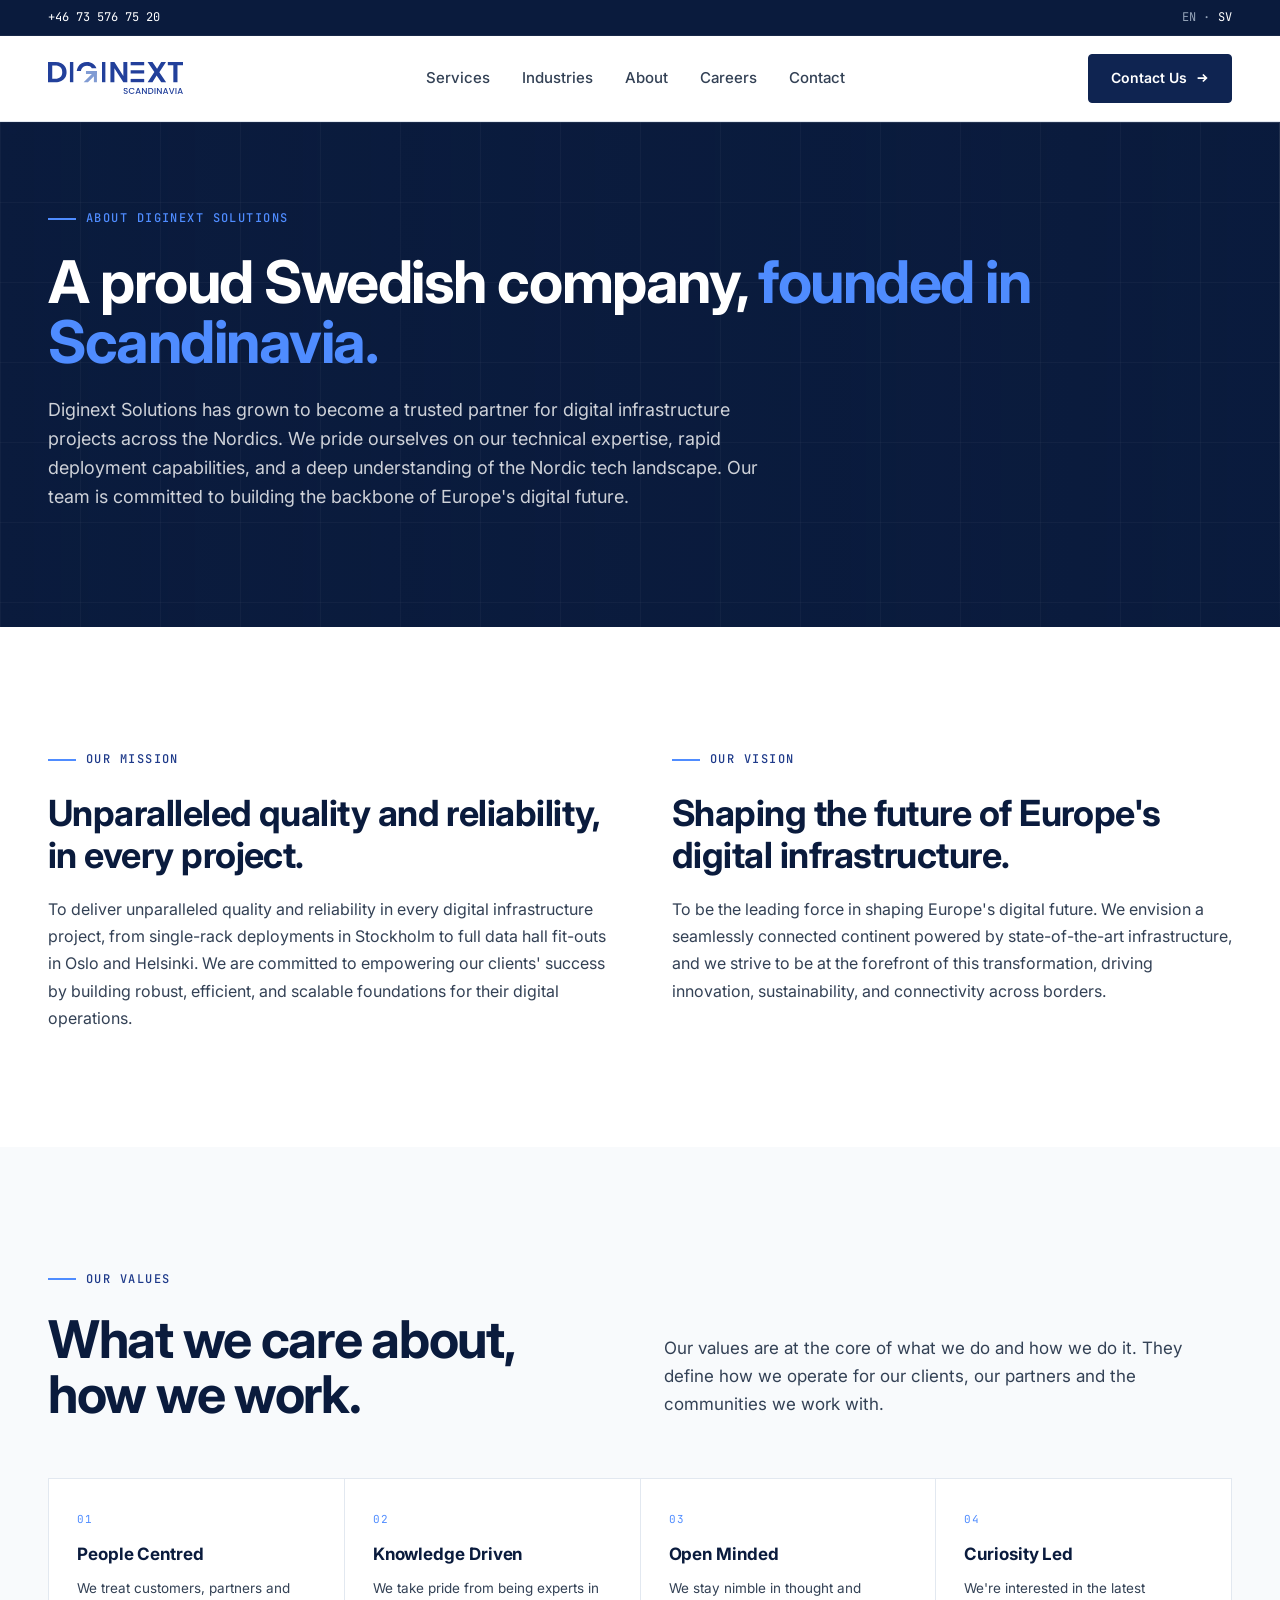
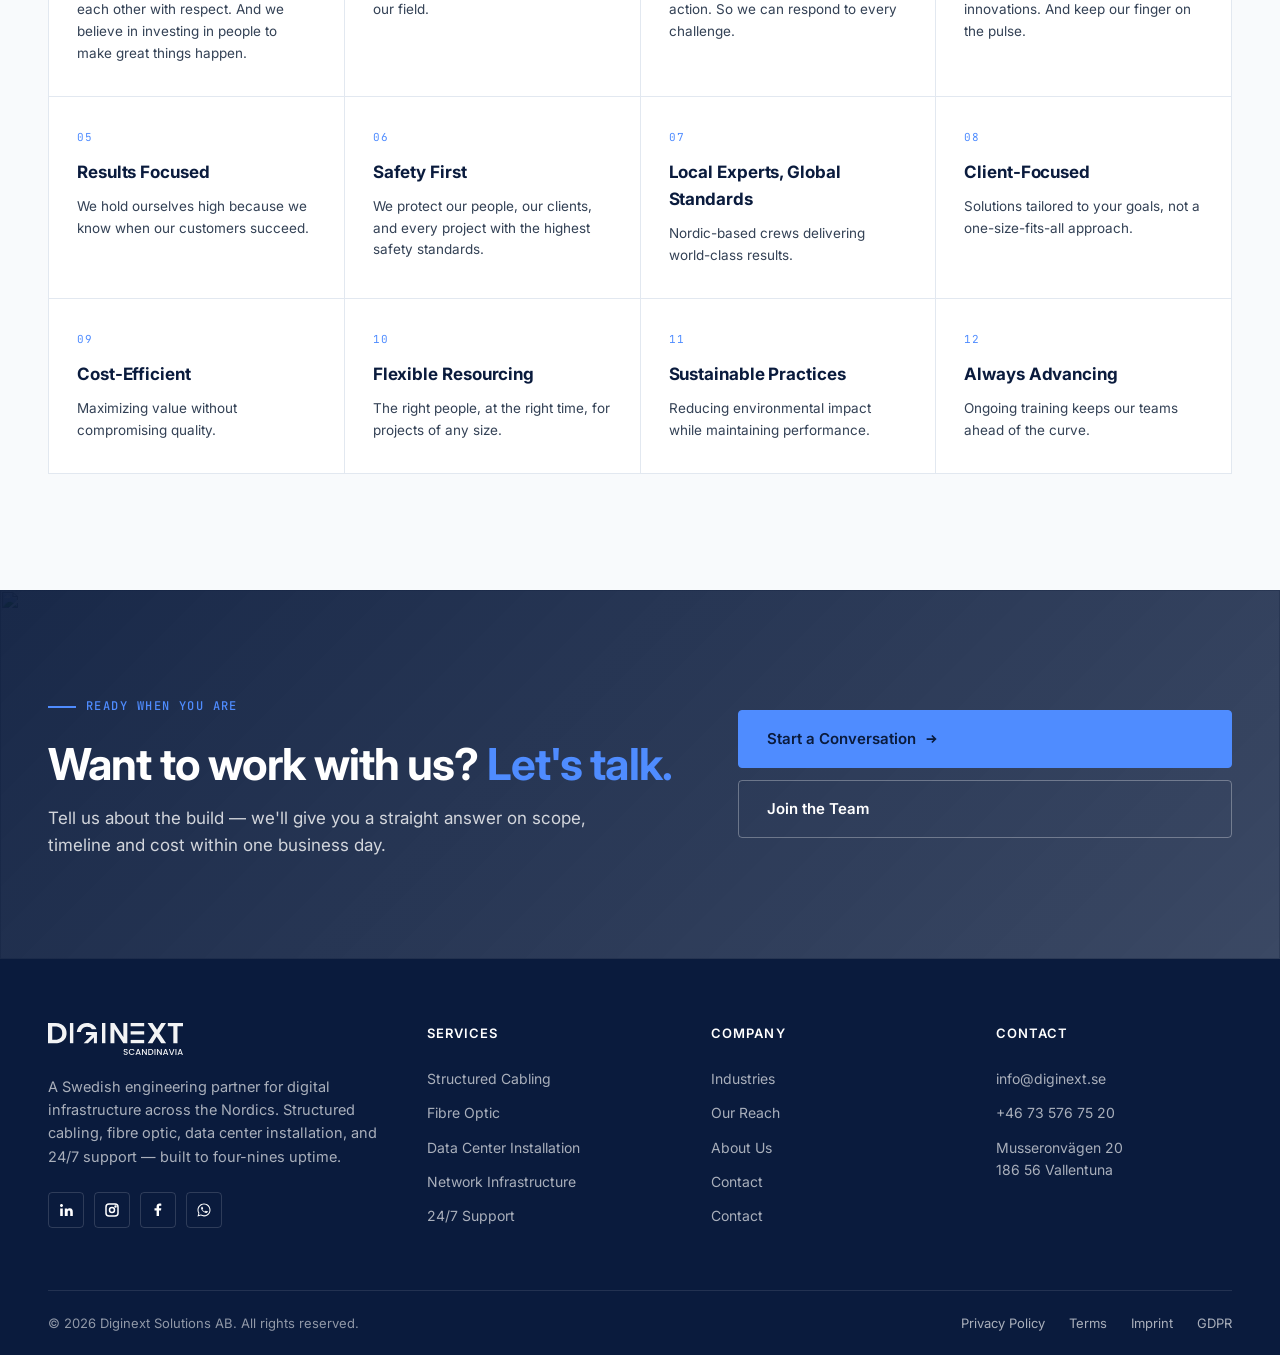
==== commit e98dad80: "Replace inline base64 logo with lightweight SVG asset Swap 12 embedded base64 PNG-wrapped logos (2 p" ====
--- a/about.html
+++ b/about.html
@@ -1493,7 +1493,7 @@
 <header class="nav">
   <div class="nav__inner">
     <a href="index.html" class="logo" aria-label="Diginext Scandinavia">
-      <img src="[data-uri]" alt="Diginext Scandinavia" class="logo-img" />
+      <img src="assets/logo.svg" alt="Diginext Scandinavia" class="logo-img" />
     </a>
 
     <nav class="nav__links" aria-label="Primary">
@@ -1665,7 +1665,7 @@
     <div class="foot__top">
       <div class="foot__brand-block">
         <a href="index.html" class="foot__brand">
-          <img src="[data-uri]